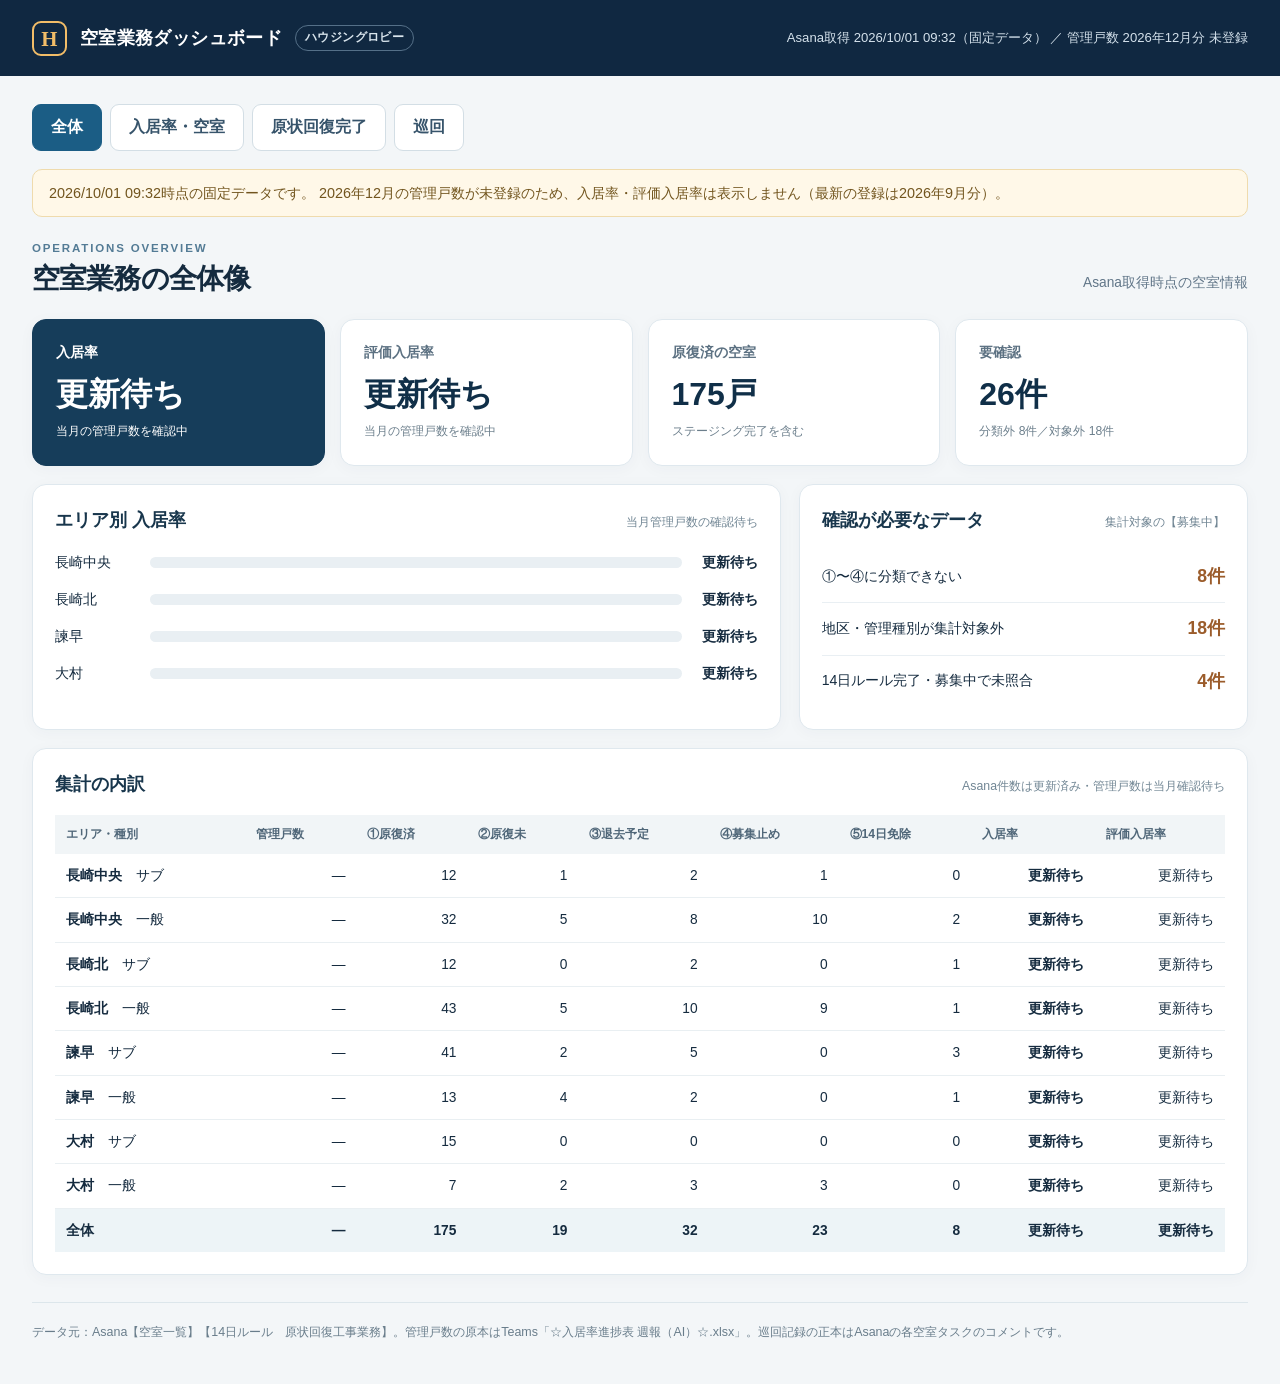
==== docs/index.html @ 08a40fe8 "Build shared vacancy dashboard (GitHub Pages + Apps Script + Asana comments) Co-Authored-By: Claude " ====
<!doctype html>
<html lang="ja">
<head>
  <meta charset="utf-8">
  <meta name="viewport" content="width=device-width, initial-scale=1">
  <meta name="theme-color" content="#102841">
  <meta name="description" content="空室・入居率・原状回復・巡回を確認する社内向け試作画面">
  <title>空室業務ダッシュボード</title>
  <link rel="icon" type="image/svg+xml" href="data:image/svg+xml,%3Csvg xmlns='http://www.w3.org/2000/svg' viewBox='0 0 64 64'%3E%3Crect width='64' height='64' rx='13' fill='%23102841'/%3E%3Cpath d='M12 31 32 14l20 17v21H12z' fill='none' stroke='%23f4bb61' stroke-width='5' stroke-linejoin='round'/%3E%3Cpath d='M26 52V36h12v16' fill='none' stroke='%23f4bb61' stroke-width='5'/%3E%3C/svg%3E">
  <link rel="stylesheet" href="styles.css">
  <script defer src="config.js"></script>
  <script defer src="snapshot-current.js"></script>
  <script defer src="patrol-store.js"></script>
  <script defer src="api.js"></script>
  <script defer src="app.js"></script>
</head>
<body>
  <header class="masthead">
    <div class="masthead-inner">
      <div class="brand"><span class="brand-mark">H</span><span>空室業務ダッシュボード</span><span class="prototype-pill">ハウジングロビー</span></div>
      <div class="asof" id="asof"></div>
    </div>
  </header>
  <main class="shell">
    <nav class="tabs" aria-label="画面切替">
      <button class="tab active" type="button" data-view="overview" aria-current="page">全体</button>
      <button class="tab" type="button" data-view="occupancy">入居率・空室</button>
      <button class="tab" type="button" data-view="restoration">原状回復完了</button>
      <button class="tab" type="button" data-view="patrol">巡回</button>
    </nav>
    <div class="notice" id="data-notice" role="note"></div>

    <section class="view active" id="view-overview" aria-labelledby="overview-title">
      <div class="section-heading"><div><p class="eyebrow">OPERATIONS OVERVIEW</p><h1 id="overview-title">空室業務の全体像</h1></div><p class="section-meta">Asana取得時点の空室情報</p></div>
      <div class="kpis" id="kpis"></div>
      <div class="dashboard-grid">
        <section class="panel"><div class="panel-heading"><h2>エリア別 入居率</h2><span>当月管理戸数の確認待ち</span></div><div id="area-bars"></div></section>
        <section class="panel"><div class="panel-heading"><h2>確認が必要なデータ</h2><span>集計対象の【募集中】</span></div><div id="exceptions"></div></section>
      </div>
      <section class="panel"><div class="panel-heading"><h2>集計の内訳</h2><span>Asana件数は更新済み・管理戸数は当月確認待ち</span></div><div class="table-scroll"><table id="summary-table"><thead><tr><th>エリア・種別</th><th>管理戸数</th><th>①原復済</th><th>②原復未</th><th>③退去予定</th><th>④募集止め</th><th>⑤14日免除</th><th>入居率</th><th>評価入居率</th></tr></thead><tbody></tbody></table></div></section>
    </section>

    <section class="view" id="view-occupancy" aria-labelledby="occupancy-title" hidden>
      <div class="section-heading"><div><p class="eyebrow">OCCUPANCY</p><h1 id="occupancy-title">入居率・空室一覧</h1></div><p class="section-meta">空室一覧「募集中」セクションの未完了タスク</p></div>
      <div class="filters"><label>エリア<select id="area-filter"><option value="all">全エリア</option><option>長崎中央</option><option>長崎北</option><option>諫早</option><option>大村</option></select></label><label>状態<select id="status-filter"><option value="all">すべて</option><option value="①">① 原復済</option><option value="②">② 原復未</option><option value="③">③ 退去予定</option><option value="④">④ 募集止め</option><option value="other">要確認</option></select></label><label class="search-field">物件名・号室<input id="search" type="search" placeholder="物件名や号室で検索"></label></div>
      <div class="panel"><div class="panel-heading"><h2>物件一覧</h2><span id="listing-count"></span></div><div class="table-scroll"><table class="list-table"><thead><tr><th>物件・号室</th><th>エリア</th><th>管理種別</th><th>区分</th><th>空室状況</th><th>Asana</th></tr></thead><tbody id="listing-body"></tbody></table></div></div>
      <section class="panel" id="management-panel"><div class="panel-heading"><h2>管理戸数の登録（月ごと）</h2><span>入居率の分母。原本Excelの当月値を入力</span></div>
        <form id="management-form" class="mgmt-form">
          <p class="location-help" id="management-base"></p>
          <div class="filters"><label>対象月<input name="month" type="month" required></label><label class="search-field">出典<input name="source" type="text" maxlength="120" placeholder="例：☆入居率進捗表 週報（AI）☆.xlsx 10月タブ 1w"></label></div>
          <div id="management-inputs" class="mgmt-grid"></div>
          <div class="filters"><label>管理用の合言葉<input name="passcode" type="password" required autocomplete="off"></label></div>
          <button type="submit" class="primary-button">管理戸数を登録</button><p id="management-message" role="status" class="save-message"></p>
        </form>
      </section>
      <p class="footnote">集計対象は4エリアの一般管理・セキスイ物件・サブ。地区や管理種別が対象外のタスクは入居率に加えていません。</p>
    </section>

    <section class="view" id="view-restoration" aria-labelledby="restoration-title" hidden>
      <div class="section-heading"><div><p class="eyebrow">RESTORATION</p><h1 id="restoration-title">原状回復完了</h1></div><p class="section-meta">「清掃完了」と同じ意味で扱います</p></div>
      <div class="two-metrics"><div class="metric-line"><strong id="completed-count"></strong><span>9月14日以降に完了した14日ルールのタスク</span></div><div class="metric-line"><strong id="reflected-count"></strong><span>「募集中」で原状回復完了・ステージング完了</span></div></div>
      <div class="notice subtle">下表の照合先は今回取得した「募集中」の未完了タスクのみです。空室一覧の他セクションも含めた一意照合・更新候補の確定は未実施です。</div>
      <div class="panel"><div class="panel-heading"><h2>14日ルール完了タスク</h2><span>Asanaの実際の完了日時で判定</span></div><div class="table-scroll"><table class="list-table"><thead><tr><th>物件・号室</th><th>完了日時</th><th>募集中での照合</th><th>空室一覧の状態</th><th>元タスク</th></tr></thead><tbody id="restoration-body"></tbody></table></div></div>
    </section>

    <section class="view" id="view-patrol" aria-labelledby="patrol-title" hidden>
      <div class="section-heading"><div><p class="eyebrow">PATROL</p><h1 id="patrol-title">空室物件の巡回</h1></div></div>
      <div class="notice subtle">各部屋を開くと、巡回チェックと履歴を登録できます。記録はAsanaの該当空室タスクにコメントとして残り、全員の画面に共有されます。</div>
      <div class="panel"><div class="panel-heading"><h2>巡回状況</h2><span id="patrol-count"></span></div><div id="patrol-summary"></div></div>
      <div class="panel"><div class="panel-heading"><h2>部屋ごとの巡回管理</h2><span>次回予定は前回巡回日の45日後</span></div><div class="filters"><label>エリア<select id="patrol-area"><option value="all">全エリア</option><option>長崎中央</option><option>長崎北</option><option>諫早</option><option>大村</option></select></label><label>巡回状況<select id="patrol-status"><option value="all">すべて</option><option value="due">要巡回</option><option value="planned">予定日前</option></select></label><label class="search-field">物件名・号室<input id="patrol-search" type="search" placeholder="物件名や号室で検索"></label></div><div class="table-scroll"><table class="list-table"><thead><tr><th>物件・号室</th><th>エリア</th><th>前回巡回</th><th>次回予定</th><th>巡回状況</th><th>Asanaステージング</th></tr></thead><tbody id="patrol-body"></tbody></table></div></div>
    </section>

    <footer>データ元：Asana【空室一覧】【14日ルール　原状回復工事業務】。管理戸数の原本はTeams「☆入居率進捗表 週報（AI）☆.xlsx」。巡回記録の正本はAsanaの各空室タスクのコメントです。</footer>
  </main>
</body>
</html>
---- docs/styles.css ----
:root{font-family:-apple-system,BlinkMacSystemFont,"Hiragino Kaku Gothic ProN","Yu Gothic",Meiryo,sans-serif;color:#152b3f;background:#f3f6f8;font-size:16px;line-height:1.55}*{box-sizing:border-box}body{margin:0}button,input,select,textarea{font:inherit}button{cursor:pointer}a{color:#115b8a}.masthead{background:#102841;color:#fff}.masthead-inner{max-width:1440px;margin:auto;padding:0 32px;min-height:76px;display:flex;align-items:center;justify-content:space-between;gap:20px}.brand{display:flex;align-items:center;gap:13px;font-weight:800;font-size:1.15rem;letter-spacing:.02em}.brand-mark{width:35px;height:35px;display:grid;place-items:center;border:2px solid #f2bd68;border-radius:9px;color:#f2bd68;font-family:Georgia,serif;font-size:1.3rem}.prototype-pill{border:1px solid #557088;border-radius:999px;padding:2px 9px;font-size:.78rem;font-weight:600;color:#d9e5ed}.asof{font-size:.82rem;color:#d5e2ec;text-align:right}.shell{max-width:1440px;padding:28px 32px 42px;margin:auto}.tabs{display:flex;flex-wrap:wrap;gap:8px;margin-bottom:18px}.tab{border:1px solid #d3dee5;background:#fff;color:#37546b;border-radius:9px;padding:10px 18px;font-weight:700;min-height:45px}.tab:hover,.tab:focus-visible{border-color:#2679a6}.tab.active{background:#1b5d85;border-color:#1b5d85;color:#fff}.notice{background:#fff8e8;color:#72551e;border:1px solid #efdbad;border-radius:10px;padding:12px 16px;margin:0 0 23px;font-size:.9rem}.notice.subtle{background:#edf4f8;color:#34556b;border-color:#d6e5ee}.view[hidden]{display:none}.section-heading{display:flex;align-items:end;justify-content:space-between;gap:16px;margin:0 0 22px}.eyebrow{font-size:.72rem;color:#537b95;font-weight:800;letter-spacing:.16em;margin:0 0 3px}.section-heading h1{font-size:1.75rem;line-height:1.3;letter-spacing:-.03em;margin:0}.section-meta{font-size:.86rem;color:#617688;margin:0 0 4px}.kpis{display:grid;grid-template-columns:repeat(4,minmax(0,1fr));gap:15px;margin-bottom:18px}.kpi,.panel,.metric-line{background:white;border:1px solid #dfe8ee;border-radius:14px;box-shadow:0 3px 16px rgba(22,50,71,.035)}.kpi{padding:22px 23px;min-height:138px}.kpi .label{font-size:.86rem;color:#5c7182;font-weight:700}.kpi strong{display:block;color:#102f48;font-size:2rem;line-height:1.2;margin:11px 0 5px;font-variant-numeric:tabular-nums}.kpi small{color:#6c7f8c;font-size:.76rem}.kpi.featured{background:#163d5a;color:#fff;border-color:#163d5a}.kpi.featured strong,.kpi.featured .label,.kpi.featured small{color:#fff}.dashboard-grid{display:grid;grid-template-columns:1.25fr .75fr;gap:18px;margin-bottom:18px}.panel{padding:22px;margin-bottom:18px}.dashboard-grid .panel{margin-bottom:0}.panel-heading{display:flex;justify-content:space-between;align-items:baseline;gap:10px;margin-bottom:17px}.panel-heading h2{font-size:1.1rem;margin:0;color:#18364c}.panel-heading span{font-size:.77rem;color:#718694}.bar-row{display:grid;grid-template-columns:82px 1fr 63px;align-items:center;gap:13px;margin:15px 0;font-size:.89rem}.bar-row .track{height:11px;background:#e9eff3;border-radius:99px;overflow:hidden}.bar-row .fill{height:100%;background:#267aa3;border-radius:99px}.bar-row strong{text-align:right;font-variant-numeric:tabular-nums}.exception-row{display:flex;justify-content:space-between;align-items:center;padding:12px 0;border-bottom:1px solid #e9eff3;font-size:.88rem}.exception-row:last-child{border-bottom:0}.exception-row strong{font-size:1.1rem;color:#9b5c2b}.table-scroll{overflow-x:auto}table{width:100%;border-collapse:collapse;text-align:left;white-space:nowrap}th{background:#f1f5f7;color:#506779;font-size:.76rem;font-weight:800;padding:10px 11px}td{padding:11px;border-bottom:1px solid #e9eff2;font-size:.86rem}tbody tr:last-child td{border-bottom:0}td.num,th.num{text-align:right;font-variant-numeric:tabular-nums}td strong{font-weight:750}.total-row td{font-weight:800;background:#edf4f7}.filters{display:flex;flex-wrap:wrap;gap:12px;margin-bottom:17px}.filters label,.patrol-form label{display:flex;flex-direction:column;gap:5px;color:#536b7d;font-size:.79rem;font-weight:800}.filters select,.filters input,.patrol-form select,.patrol-form input,.patrol-form textarea{border:1px solid #cbd9e2;border-radius:8px;background:#fff;color:#152b3f;padding:10px 12px;min-height:44px;font-size:.9rem}.filters select{min-width:160px}.filters .search-field{flex:1;min-width:220px}.filters .search-field input{width:100%}.list-table td:first-child{font-weight:700}.badge{display:inline-block;border-radius:999px;padding:3px 9px;font-size:.75rem;font-weight:800}.badge.good{color:#14704b;background:#e4f5ec}.badge.warn{color:#9b5a19;background:#fff2dd}.badge.muted{color:#536c7e;background:#e9f0f4}.footnote,footer{font-size:.78rem;color:#697d8b}.two-metrics{display:grid;grid-template-columns:repeat(2,minmax(0,1fr));gap:15px;margin:0 0 16px}.metric-line{padding:19px 22px;display:flex;align-items:center;gap:16px}.metric-line strong{font-size:1.85rem;color:#1a557c;font-variant-numeric:tabular-nums}.metric-line span{font-size:.85rem;color:#617688}.patrol-grid{display:grid;grid-template-columns:1fr 1fr;gap:18px}.patrol-form{display:grid;gap:13px}.patrol-form textarea{resize:vertical}.primary-button{border:0;border-radius:9px;padding:11px 18px;background:#1b5d85;color:#fff;font-weight:800}.primary-button:hover{background:#174b6c}.save-message{margin:0;color:#176a50;font-size:.85rem;min-height:1.2em}.summary-stat{padding:11px 0;border-bottom:1px solid #e9eff3;display:flex;justify-content:space-between;gap:10px}.summary-stat strong{font-variant-numeric:tabular-nums}.empty{padding:20px;color:#6e8291;text-align:center}footer{border-top:1px solid #dce6eb;margin-top:27px;padding-top:20px}:focus-visible{outline:3px solid #f5bd65;outline-offset:2px}@media(max-width:900px){.kpis{grid-template-columns:repeat(2,1fr)}.dashboard-grid,.patrol-grid{grid-template-columns:1fr}}@media(max-width:620px){.masthead-inner{padding:15px 18px;align-items:flex-start;flex-direction:column;gap:8px}.shell{padding:18px 14px 30px}.brand{font-size:1rem}.asof{text-align:left}.section-heading{align-items:flex-start;flex-direction:column;gap:4px}.section-heading h1{font-size:1.45rem}.kpis{gap:9px}.kpi{padding:16px;min-height:122px}.kpi strong{font-size:1.55rem}.panel{padding:16px}.bar-row{grid-template-columns:72px 1fr 54px;gap:8px}.two-metrics{grid-template-columns:1fr}.tabs{display:grid;grid-template-columns:repeat(2,1fr)}.tab{padding:9px 5px;font-size:.88rem}.filters label{flex:1;min-width:145px}}
:root{--header-safe:#102841}
.brand,.prototype-pill{white-space:nowrap}
.brand-mark{flex:0 0 35px}
@media(max-width:900px){.masthead-inner{padding-top:14px;padding-bottom:14px;align-items:flex-start;flex-direction:column;gap:5px}.asof{text-align:left}}
.room-shell{max-width:1180px}.back-link{display:inline-block;margin:0 0 23px;text-decoration:none;font-weight:750}.back-link:hover,.room-link:hover{text-decoration:underline}.room-link{color:#185a80;text-decoration:none}.room-subline{color:#617688;margin:8px 0 0;font-size:.92rem}.room-metric{justify-content:space-between}.room-metric strong{font-size:1.25rem}.room-grid{display:grid;grid-template-columns:1.1fr .9fr;gap:18px}.room-grid .panel{min-width:0}.next-preview{margin:0;color:#49687b;font-size:.9rem}.next-preview strong{color:#163e5b}.check-grid{border:0;padding:0;margin:3px 0 0;display:grid;grid-template-columns:repeat(2,minmax(0,1fr));gap:10px}.check-grid legend{font-size:.84rem;font-weight:800;color:#526b7c;padding:0 0 8px}.check-card{border:1px solid #cedde5;border-radius:10px;min-height:57px;padding:12px 15px;display:flex!important;flex-direction:row!important;align-items:center;gap:12px!important;font-size:.94rem!important;color:#213d51!important;background:#fff;cursor:pointer}.check-card:has(input:checked){border-color:#4fa57b;background:#eaf7ef}.check-card input{position:absolute;opacity:0;width:1px;height:1px}.check-card:has(input:focus-visible){outline:3px solid #f5bd65;outline-offset:2px}.check-mark{width:25px;height:25px;border:2px solid #abbec9;border-radius:6px;display:grid;place-items:center;color:transparent;font-size:1rem;font-weight:900;flex:0 0 25px}.check-card input:checked+.check-mark{background:#23845c;border-color:#23845c;color:#fff}.check-summary-row{display:flex;justify-content:space-between;gap:14px;padding:12px 0;border-bottom:1px solid #e9eff2}.check-summary-row:last-child{border-bottom:0}.check-yes{color:#14704b;font-weight:800}.check-no{color:#627c8d;font-weight:750}.check-unknown{color:#84939b}.room-shell .filters input[type=date]{min-width:145px}.room-shell .filters select{min-width:160px}@media(max-width:800px){.room-grid{grid-template-columns:1fr}}@media(max-width:520px){.check-grid{grid-template-columns:1fr}.room-metric{align-items:flex-start;flex-direction:column;gap:3px}.room-shell .filters label{min-width:calc(50% - 7px)}.room-shell .filters .search-field{min-width:100%}}

.mgmt-grid{display:grid;grid-template-columns:repeat(2,minmax(0,1fr));gap:10px 22px;margin:4px 0 18px}.mgmt-row{display:grid;grid-template-columns:80px 1fr 1fr;align-items:end;gap:10px}.mgmt-row>span{font-weight:700;padding-bottom:11px}.mgmt-row input{width:100%}.mgmt-form .filters{margin-bottom:14px}
.preview-box{white-space:pre-wrap;background:#f6f9fb;border:1px solid #d6e4ec;border-radius:10px;padding:14px 16px;font-size:.9rem;margin:12px 0}.button-row{display:flex;gap:10px;flex-wrap:wrap}.secondary-button{border:1px solid #b9cbd7;background:#fff;color:#1b5d85;border-radius:9px;padding:11px 18px;font-weight:700;min-height:46px}
.local-records{border:1px dashed #e0c27c;background:#fffaf0;border-radius:12px;padding:14px 16px;margin-top:14px}.local-records h3{font-size:.95rem;margin:0 0 8px}
@media(max-width:800px){.mgmt-grid{grid-template-columns:1fr}}
.mgmt-row label{display:flex;flex-direction:column;gap:5px;color:#536b7d;font-size:.79rem;font-weight:800}.mgmt-row input{border:1px solid #cbd9e2;border-radius:8px;background:#fff;color:#152b3f;padding:10px 12px;min-height:44px;font-size:.9rem}
.save-message.error{color:#a3401f}
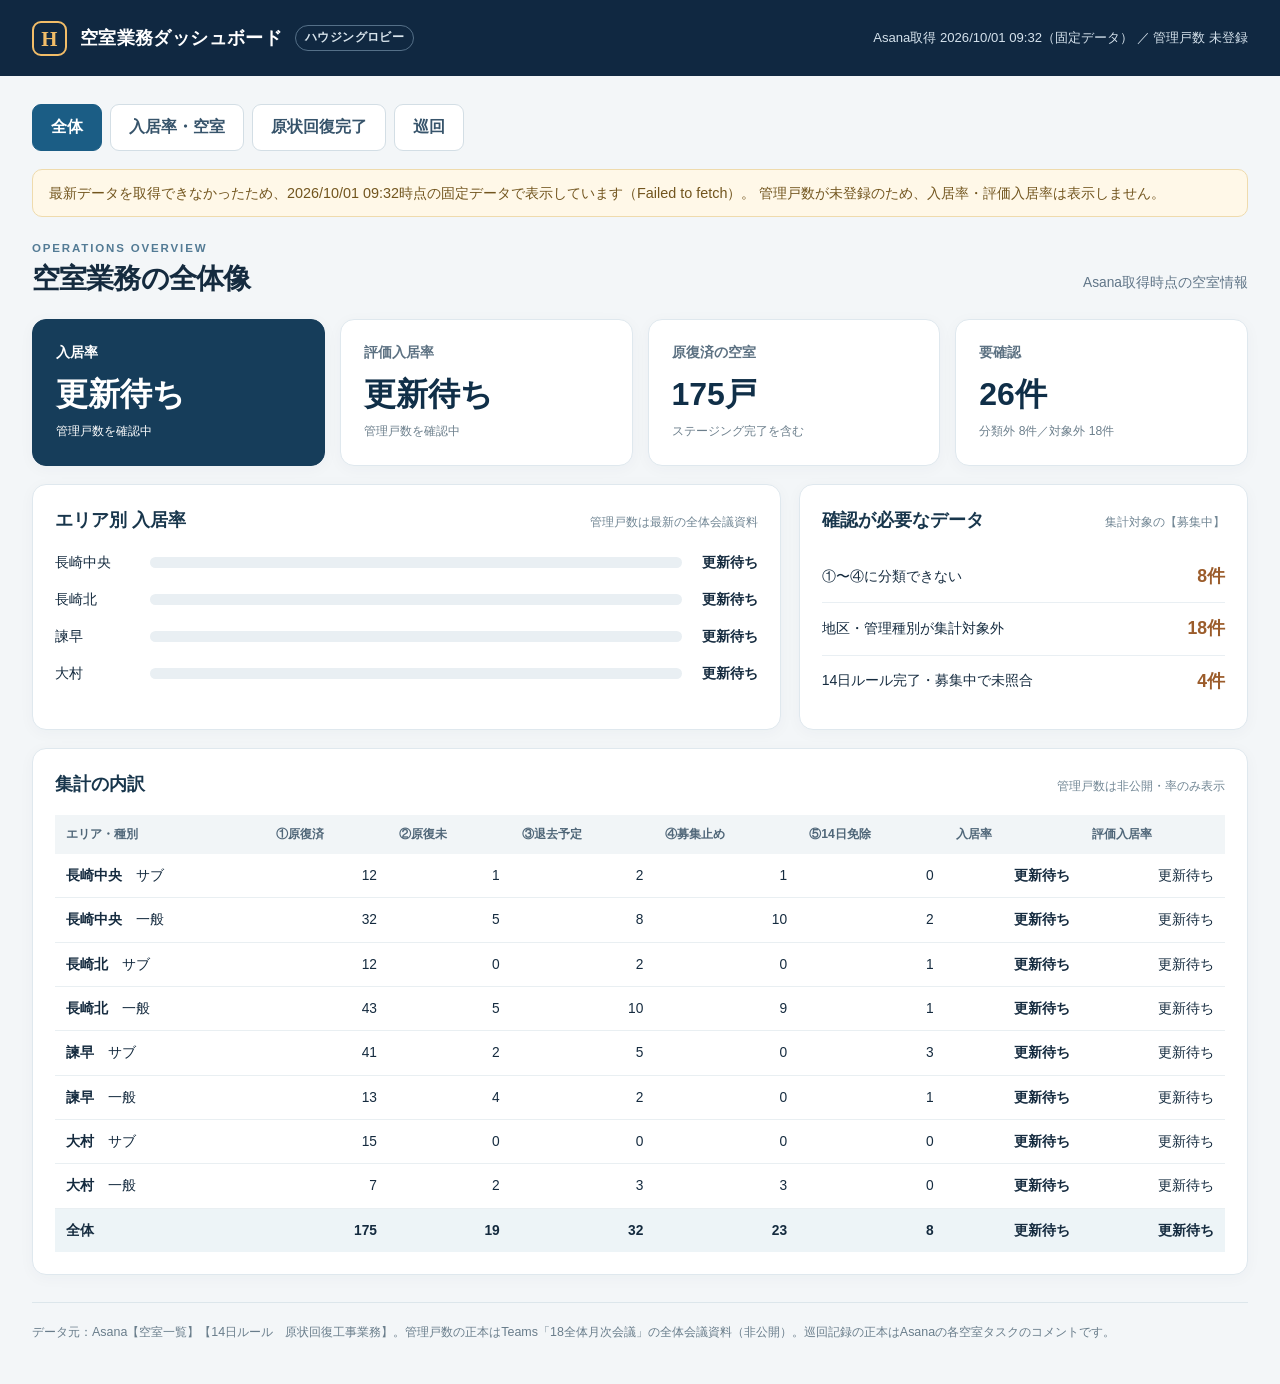
==== commit 03d7fcf2: "Keep management counts private: GAS returns rates only; remove counts from bundled data Co-Authored-" ====
--- a/docs/index.html
+++ b/docs/index.html
@@ -34,20 +34,20 @@
       <div class="section-heading"><div><p class="eyebrow">OPERATIONS OVERVIEW</p><h1 id="overview-title">空室業務の全体像</h1></div><p class="section-meta">Asana取得時点の空室情報</p></div>
       <div class="kpis" id="kpis"></div>
       <div class="dashboard-grid">
-        <section class="panel"><div class="panel-heading"><h2>エリア別 入居率</h2><span>当月管理戸数の確認待ち</span></div><div id="area-bars"></div></section>
+        <section class="panel"><div class="panel-heading"><h2>エリア別 入居率</h2><span>管理戸数は最新の全体会議資料</span></div><div id="area-bars"></div></section>
         <section class="panel"><div class="panel-heading"><h2>確認が必要なデータ</h2><span>集計対象の【募集中】</span></div><div id="exceptions"></div></section>
       </div>
-      <section class="panel"><div class="panel-heading"><h2>集計の内訳</h2><span>Asana件数は更新済み・管理戸数は当月確認待ち</span></div><div class="table-scroll"><table id="summary-table"><thead><tr><th>エリア・種別</th><th>管理戸数</th><th>①原復済</th><th>②原復未</th><th>③退去予定</th><th>④募集止め</th><th>⑤14日免除</th><th>入居率</th><th>評価入居率</th></tr></thead><tbody></tbody></table></div></section>
+      <section class="panel"><div class="panel-heading"><h2>集計の内訳</h2><span>管理戸数は非公開・率のみ表示</span></div><div class="table-scroll"><table id="summary-table"><thead><tr><th>エリア・種別</th><th>①原復済</th><th>②原復未</th><th>③退去予定</th><th>④募集止め</th><th>⑤14日免除</th><th>入居率</th><th>評価入居率</th></tr></thead><tbody></tbody></table></div></section>
     </section>
 
     <section class="view" id="view-occupancy" aria-labelledby="occupancy-title" hidden>
       <div class="section-heading"><div><p class="eyebrow">OCCUPANCY</p><h1 id="occupancy-title">入居率・空室一覧</h1></div><p class="section-meta">空室一覧「募集中」セクションの未完了タスク</p></div>
       <div class="filters"><label>エリア<select id="area-filter"><option value="all">全エリア</option><option>長崎中央</option><option>長崎北</option><option>諫早</option><option>大村</option></select></label><label>状態<select id="status-filter"><option value="all">すべて</option><option value="①">① 原復済</option><option value="②">② 原復未</option><option value="③">③ 退去予定</option><option value="④">④ 募集止め</option><option value="other">要確認</option></select></label><label class="search-field">物件名・号室<input id="search" type="search" placeholder="物件名や号室で検索"></label></div>
       <div class="panel"><div class="panel-heading"><h2>物件一覧</h2><span id="listing-count"></span></div><div class="table-scroll"><table class="list-table"><thead><tr><th>物件・号室</th><th>エリア</th><th>管理種別</th><th>区分</th><th>空室状況</th><th>Asana</th></tr></thead><tbody id="listing-body"></tbody></table></div></div>
-      <section class="panel" id="management-panel"><div class="panel-heading"><h2>管理戸数の登録（月ごと）</h2><span>入居率の分母。原本Excelの当月値を入力</span></div>
+      <section class="panel" id="management-panel"><div class="panel-heading"><h2>管理戸数の登録（月ごと）</h2><span>入居率の分母。全体会議資料「2.エリア別」の値</span></div>
         <form id="management-form" class="mgmt-form">
           <p class="location-help" id="management-base"></p>
-          <div class="filters"><label>対象月<input name="month" type="month" required></label><label class="search-field">出典<input name="source" type="text" maxlength="120" placeholder="例：☆入居率進捗表 週報（AI）☆.xlsx 10月タブ 1w"></label></div>
+          <div class="filters"><label>対象月<input name="month" type="month" required></label><label class="search-field">出典<input name="source" type="text" maxlength="120" placeholder="例：2026年10月度（9月実績）全体会議資料"></label></div>
           <div id="management-inputs" class="mgmt-grid"></div>
           <div class="filters"><label>管理用の合言葉<input name="passcode" type="password" required autocomplete="off"></label></div>
           <button type="submit" class="primary-button">管理戸数を登録</button><p id="management-message" role="status" class="save-message"></p>
@@ -70,7 +70,7 @@
       <div class="panel"><div class="panel-heading"><h2>部屋ごとの巡回管理</h2><span>次回予定は前回巡回日の45日後</span></div><div class="filters"><label>エリア<select id="patrol-area"><option value="all">全エリア</option><option>長崎中央</option><option>長崎北</option><option>諫早</option><option>大村</option></select></label><label>巡回状況<select id="patrol-status"><option value="all">すべて</option><option value="due">要巡回</option><option value="planned">予定日前</option></select></label><label class="search-field">物件名・号室<input id="patrol-search" type="search" placeholder="物件名や号室で検索"></label></div><div class="table-scroll"><table class="list-table"><thead><tr><th>物件・号室</th><th>エリア</th><th>前回巡回</th><th>次回予定</th><th>巡回状況</th><th>Asanaステージング</th></tr></thead><tbody id="patrol-body"></tbody></table></div></div>
     </section>
 
-    <footer>データ元：Asana【空室一覧】【14日ルール　原状回復工事業務】。管理戸数の原本はTeams「☆入居率進捗表 週報（AI）☆.xlsx」。巡回記録の正本はAsanaの各空室タスクのコメントです。</footer>
+    <footer>データ元：Asana【空室一覧】【14日ルール　原状回復工事業務】。管理戸数の正本はTeams「18全体月次会議」の全体会議資料（非公開）。巡回記録の正本はAsanaの各空室タスクのコメントです。</footer>
   </main>
 </body>
 </html>
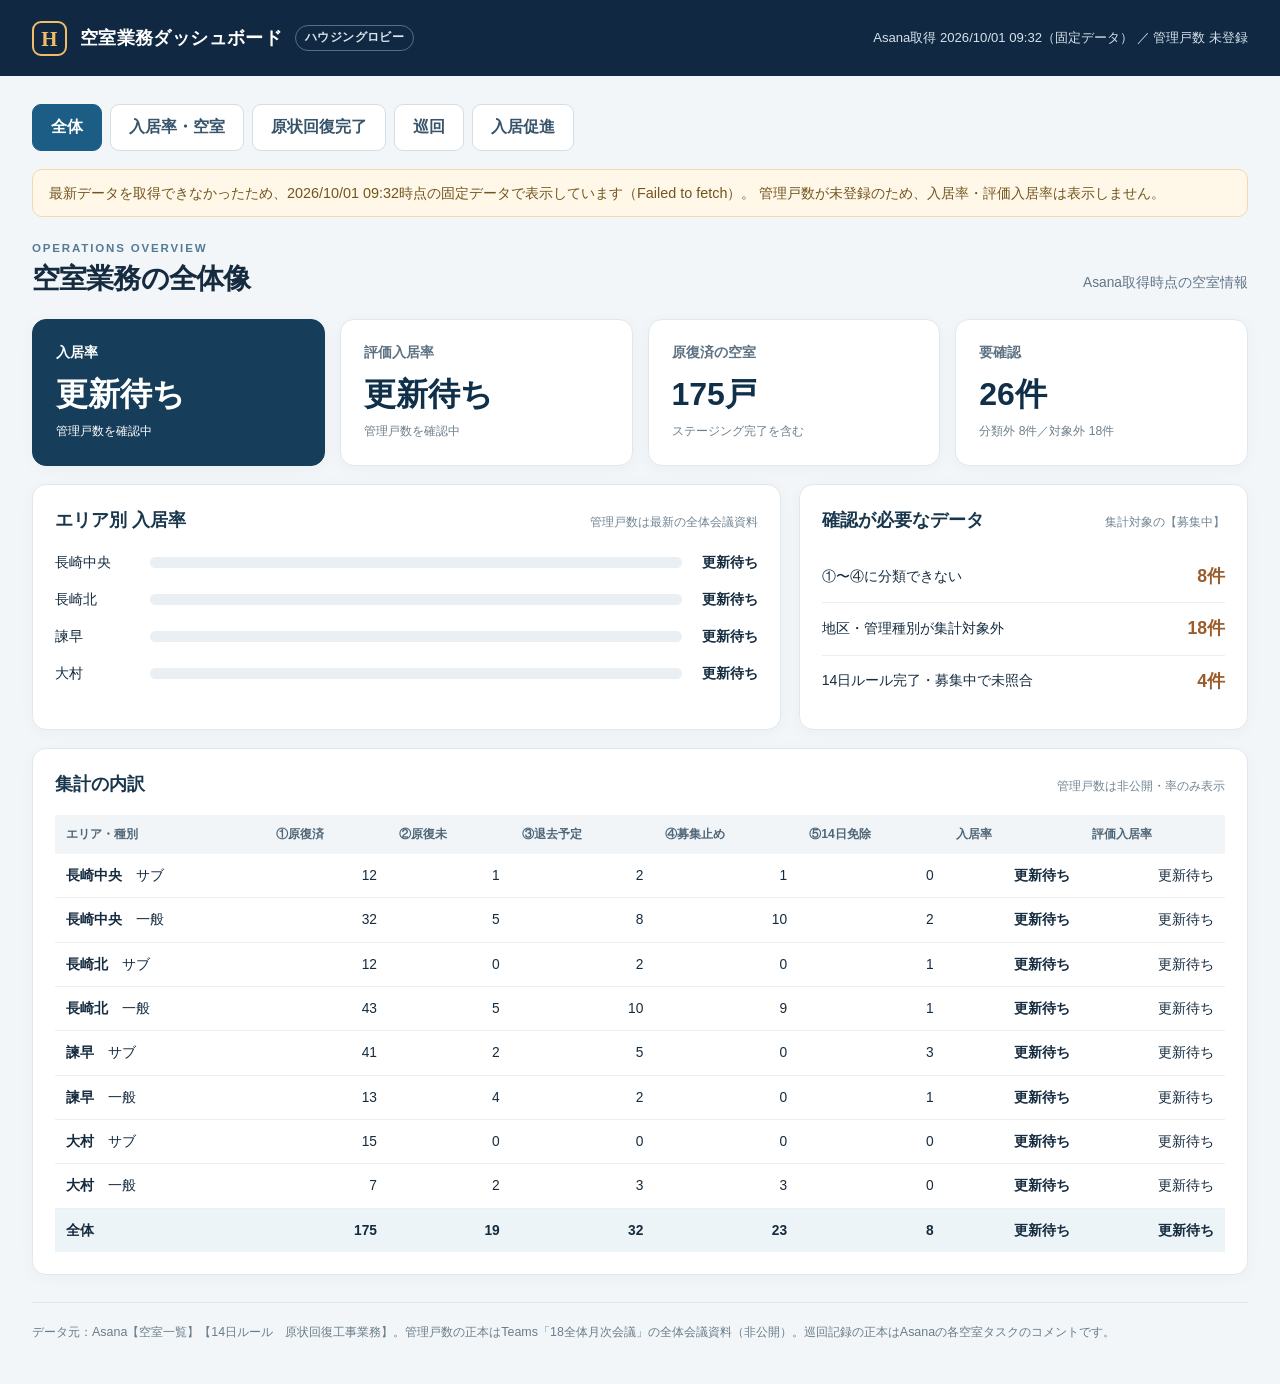
==== commit f341fc96: "Add promotion page, vacancy-day sorting, optional passcode, meeting-doc auto import, admin manual Co" ====
--- a/docs/index.html
+++ b/docs/index.html
@@ -13,6 +13,7 @@
   <script defer src="patrol-store.js"></script>
   <script defer src="api.js"></script>
   <script defer src="app.js"></script>
+  <script defer src="promotion.js"></script>
 </head>
 <body>
   <header class="masthead">
@@ -27,6 +28,7 @@
       <button class="tab" type="button" data-view="occupancy">入居率・空室</button>
       <button class="tab" type="button" data-view="restoration">原状回復完了</button>
       <button class="tab" type="button" data-view="patrol">巡回</button>
+      <button class="tab" type="button" data-view="promotion">入居促進</button>
     </nav>
     <div class="notice" id="data-notice" role="note"></div>
 
@@ -65,9 +67,22 @@
 
     <section class="view" id="view-patrol" aria-labelledby="patrol-title" hidden>
       <div class="section-heading"><div><p class="eyebrow">PATROL</p><h1 id="patrol-title">空室物件の巡回</h1></div></div>
-      <div class="notice subtle">各部屋を開くと、巡回チェックと履歴を登録できます。記録はAsanaの該当空室タスクにコメントとして残り、全員の画面に共有されます。</div>
+      <div class="notice subtle">各部屋を開くと、巡回チェックと履歴を登録できます。記録はAsanaの物件タスクに「巡回確認（日付）」サブタスクとして残り、全員の画面に共有されます。</div>
       <div class="panel"><div class="panel-heading"><h2>巡回状況</h2><span id="patrol-count"></span></div><div id="patrol-summary"></div></div>
-      <div class="panel"><div class="panel-heading"><h2>部屋ごとの巡回管理</h2><span>次回予定は前回巡回日の45日後</span></div><div class="filters"><label>エリア<select id="patrol-area"><option value="all">全エリア</option><option>長崎中央</option><option>長崎北</option><option>諫早</option><option>大村</option></select></label><label>巡回状況<select id="patrol-status"><option value="all">すべて</option><option value="due">要巡回</option><option value="planned">予定日前</option></select></label><label class="search-field">物件名・号室<input id="patrol-search" type="search" placeholder="物件名や号室で検索"></label></div><div class="table-scroll"><table class="list-table"><thead><tr><th>物件・号室</th><th>エリア</th><th>前回巡回</th><th>次回予定</th><th>巡回状況</th><th>Asanaステージング</th></tr></thead><tbody id="patrol-body"></tbody></table></div></div>
+      <div class="panel"><div class="panel-heading"><h2>部屋ごとの巡回管理</h2><span>空室期間が長い順（解約日から計算）。次回予定は前回巡回日の45日後</span></div><div class="filters"><label>エリア<select id="patrol-area"><option value="all">全エリア</option><option>長崎中央</option><option>長崎北</option><option>諫早</option><option>大村</option></select></label><label>巡回状況<select id="patrol-status"><option value="all">すべて</option><option value="due">要巡回</option><option value="planned">予定日前</option></select></label><label class="search-field">物件名・号室<input id="patrol-search" type="search" placeholder="物件名や号室で検索"></label></div><div class="table-scroll"><table class="list-table"><thead><tr><th>物件・号室</th><th class="num">空室日数</th><th>エリア</th><th>前回巡回</th><th>次回予定</th><th>巡回状況</th><th>Asanaステージング</th></tr></thead><tbody id="patrol-body"></tbody></table></div></div>
+    </section>
+
+    <section class="view" id="view-promotion" aria-labelledby="promotion-title" hidden>
+      <div class="section-heading"><div><p class="eyebrow">LEASING PROMOTION</p><h1 id="promotion-title">入居促進</h1></div><p class="section-meta" id="promo-asof"></p></div>
+      <div class="filters"><label>対象月<select id="promo-month"></select></label><label>&nbsp;<button type="button" class="secondary-button" id="promo-refresh">最新に更新</button></label></div>
+      <div class="notice subtle" id="promo-notice">月を選ぶと、Asanaから申込と反響を集計します（数十秒かかることがあります）。</div>
+      <div class="kpis" id="promo-kpis"></div>
+      <div class="dashboard-grid promo-grid">
+        <section class="panel"><div class="panel-heading"><h2>申込の内訳</h2><span>【空室一覧】申込日が対象月</span></div><div id="promo-apps"></div></section>
+        <section class="panel"><div class="panel-heading"><h2>反響の内訳</h2><span>【セルフ内見予約表】人数／物件ごと</span></div><div id="promo-resp"></div></section>
+      </div>
+      <section class="panel"><div class="panel-heading"><h2>対象月に反響がない空室</h2><span>空室期間が長い順・入居促進の優先候補</span></div><div class="table-scroll"><table class="list-table"><thead><tr><th>物件・号室</th><th class="num">空室日数</th><th>エリア</th><th>空室状況</th></tr></thead><tbody id="promo-zero"></tbody></table></div></section>
+      <p class="footnote">申込：【空室一覧】の親タスクのうち「申込日」が対象月のもの（ステータスは問わない。テンプレ・除外は除く）。反響：【セルフ内見予約表】で期日（反響受付日／内見日）が対象月の「反響」「かってに内見」。人数＝同じ氏名は1人、物件ごと＝同じ人でも物件が違えば別件（同一物件の複数号室は1件）。仲介同行は反響に含めず別に数えます。個人名は表示しません。</p>
     </section>
 
     <footer>データ元：Asana【空室一覧】【14日ルール　原状回復工事業務】。管理戸数の正本はTeams「18全体月次会議」の全体会議資料（非公開）。巡回記録の正本はAsanaの各空室タスクのコメントです。</footer>
--- a/docs/styles.css
+++ b/docs/styles.css
@@ -11,3 +11,19 @@
 @media(max-width:800px){.mgmt-grid{grid-template-columns:1fr}}
 .mgmt-row label{display:flex;flex-direction:column;gap:5px;color:#536b7d;font-size:.79rem;font-weight:800}.mgmt-row input{border:1px solid #cbd9e2;border-radius:8px;background:#fff;color:#152b3f;padding:10px 12px;min-height:44px;font-size:.9rem}
 .save-message.error{color:#a3401f}
+
+.check-card{flex-wrap:wrap}.check-card .check-sub{width:100%;font-size:.76rem;color:#6a7f8e;margin-left:37px;margin-top:-4px}.check-card.is-na{opacity:.55}
+.na-toggle{display:inline-flex!important;flex-direction:row!important;align-items:center;gap:5px!important;font-size:.76rem!important;color:#536b7d!important;margin-left:auto}.na-toggle input{position:static!important;opacity:1!important;width:auto!important;height:auto!important;min-height:0!important}
+.photo-block{display:flex;flex-direction:column;gap:6px;border:1px dashed #cbd9e2;border-radius:10px;padding:10px 12px;background:#fbfdfe}.photo-block[hidden]{display:none}.photo-label{font-size:.79rem;font-weight:800;color:#536b7d}.photo-block input[type=file]{min-height:0!important;padding:4px 0!important;border:0!important;background:transparent!important}
+.photo-thumbs{display:flex;flex-wrap:wrap;gap:6px}.photo-thumbs img{width:64px;height:64px;object-fit:cover;border-radius:6px;border:1px solid #d6e4ec}
+.check-grid .photo-block{grid-column:1/-1;margin-top:-4px}
+.issue-list{white-space:normal;min-width:180px}
+.photo-block.general textarea{border:1px solid #cbd9e2;border-radius:8px;background:#fff;color:#152b3f;padding:10px 12px;font-size:.9rem;resize:vertical;width:100%}
+
+.check-grid .photo-block{flex-direction:row;flex-wrap:wrap;align-items:center;gap:8px;border:0;background:transparent;padding:0 2px}
+.photo-button{display:inline-flex!important;flex-direction:row!important;align-items:center;gap:6px!important;border:1px solid #b9cbd7;border-radius:999px;background:#fff;color:#1b5d85!important;font-size:.8rem!important;font-weight:750!important;padding:6px 12px;cursor:pointer}.photo-button[hidden]{display:none!important}.photo-button input{display:none}
+.photo-thumbs:empty{display:none}
+
+.promo-grid{grid-template-columns:1fr 1fr}.promo-h{font-size:.85rem;color:#536b7d;margin:16px 0 6px}.promo-h:first-child{margin-top:0}
+.mini-table{width:100%;white-space:normal}.mini-table td,.mini-table th{padding:6px 8px;font-size:.84rem}.mini-table .bar-cell{width:30%}.mini-table .bar-cell span{display:block;height:8px;border-radius:99px;background:#267aa3}
+@media(max-width:900px){.promo-grid{grid-template-columns:1fr}}
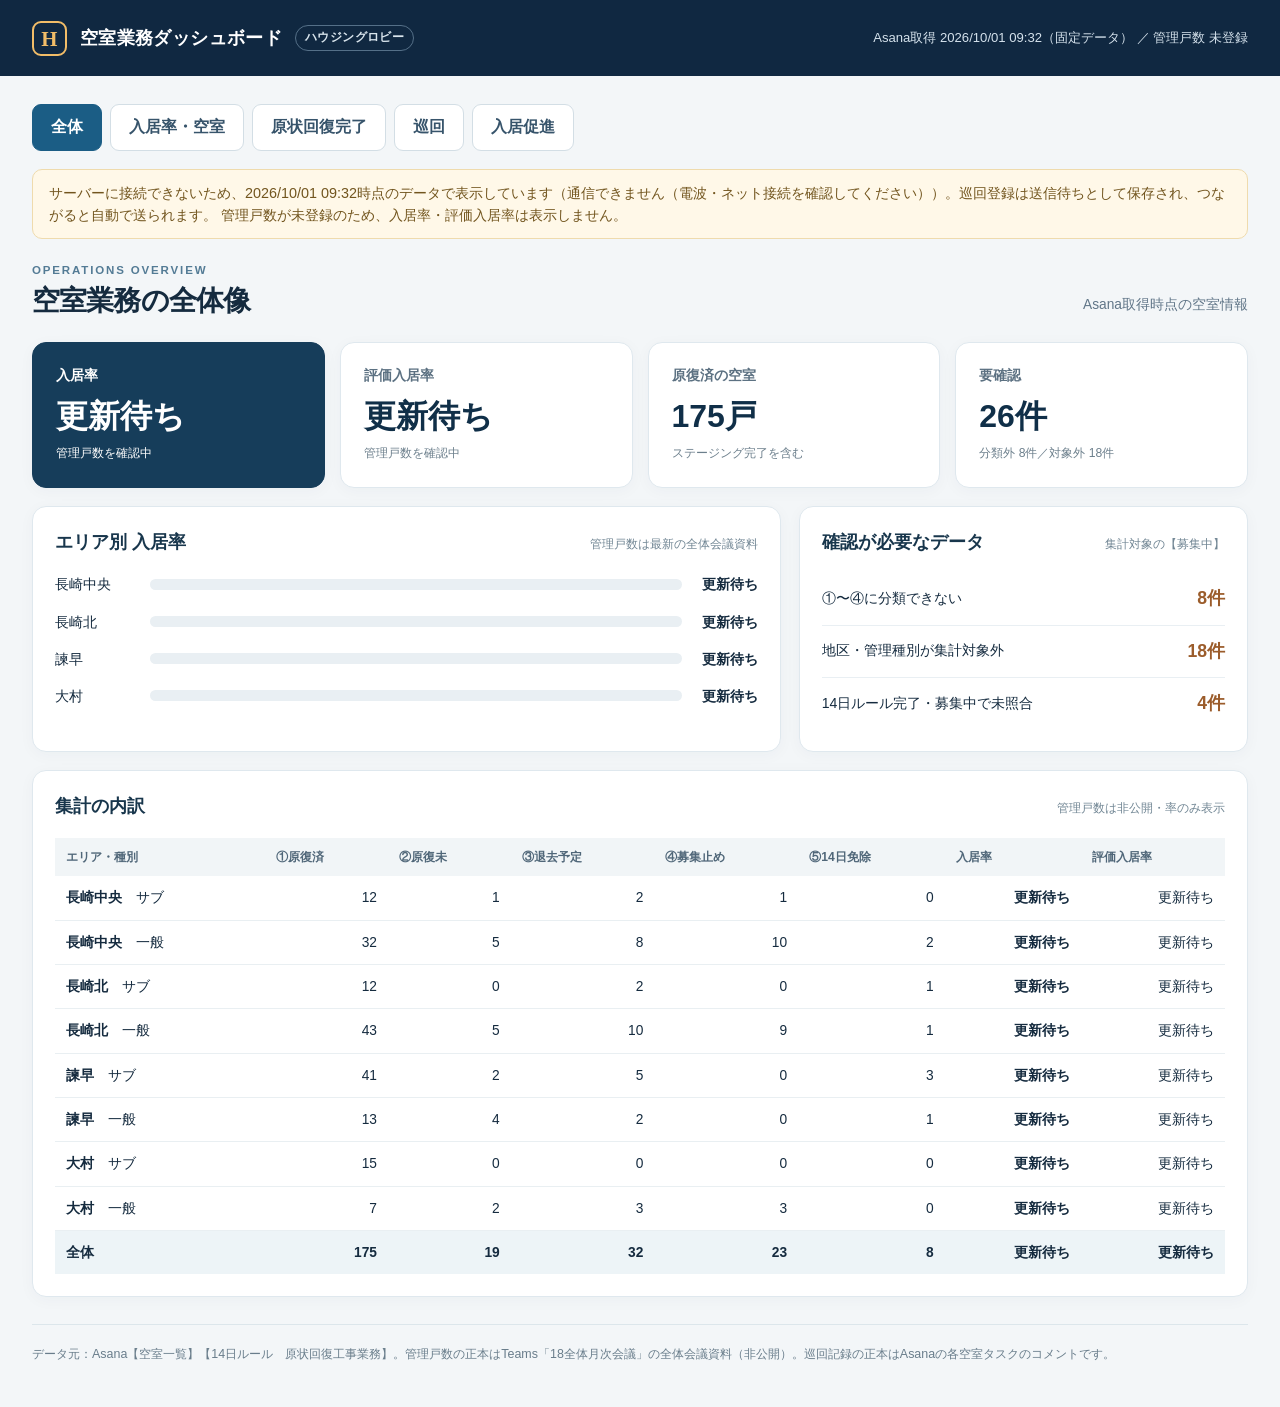
==== commit e6c9d437: "Resilience: retries, last-good snapshot, offline outbox with auto-resend, idempotent resume, health " ====
--- a/docs/index.html
+++ b/docs/index.html
@@ -7,13 +7,15 @@
   <meta name="description" content="空室・入居率・原状回復・巡回を確認する社内向け試作画面">
   <title>空室業務ダッシュボード</title>
   <link rel="icon" type="image/svg+xml" href="data:image/svg+xml,%3Csvg xmlns='http://www.w3.org/2000/svg' viewBox='0 0 64 64'%3E%3Crect width='64' height='64' rx='13' fill='%23102841'/%3E%3Cpath d='M12 31 32 14l20 17v21H12z' fill='none' stroke='%23f4bb61' stroke-width='5' stroke-linejoin='round'/%3E%3Cpath d='M26 52V36h12v16' fill='none' stroke='%23f4bb61' stroke-width='5'/%3E%3C/svg%3E">
-  <link rel="stylesheet" href="styles.css">
-  <script defer src="config.js"></script>
-  <script defer src="snapshot-current.js"></script>
-  <script defer src="patrol-store.js"></script>
-  <script defer src="api.js"></script>
-  <script defer src="app.js"></script>
-  <script defer src="promotion.js"></script>
+  <link rel="stylesheet" href="styles.css?v=20261002">
+  <script defer src="config.js?v=20261002"></script>
+  <script defer src="snapshot-current.js?v=20261002"></script>
+  <script defer src="patrol-store.js?v=20261002"></script>
+  <script defer src="api.js?v=20261002"></script>
+  <script defer src="outbox.js?v=20261002"></script>
+  <script defer src="outbox-bar.js?v=20261002"></script>
+  <script defer src="app.js?v=20261002"></script>
+  <script defer src="promotion.js?v=20261002"></script>
 </head>
 <body>
   <header class="masthead">
@@ -22,6 +24,7 @@
       <div class="asof" id="asof"></div>
     </div>
   </header>
+  <div class="outbox-bar" id="outbox-bar" hidden></div>
   <main class="shell">
     <nav class="tabs" aria-label="画面切替">
       <button class="tab active" type="button" data-view="overview" aria-current="page">全体</button>
--- a/docs/styles.css
+++ b/docs/styles.css
@@ -27,3 +27,6 @@
 .promo-grid{grid-template-columns:1fr 1fr}.promo-h{font-size:.85rem;color:#536b7d;margin:16px 0 6px}.promo-h:first-child{margin-top:0}
 .mini-table{width:100%;white-space:normal}.mini-table td,.mini-table th{padding:6px 8px;font-size:.84rem}.mini-table .bar-cell{width:30%}.mini-table .bar-cell span{display:block;height:8px;border-radius:99px;background:#267aa3}
 @media(max-width:900px){.promo-grid{grid-template-columns:1fr}}
+
+.outbox-bar{background:#fff2dd;border-bottom:1px solid #efd3a3;color:#7a4f12}.outbox-inner{max-width:1440px;margin:auto;padding:10px 32px;display:flex;flex-wrap:wrap;gap:10px 16px;align-items:center;font-size:.88rem}.outbox-bar ul{max-width:1440px;margin:0 auto;padding:0 32px 10px 52px;font-size:.8rem}.outbox-bar .secondary-button{min-height:36px;padding:6px 12px}
+@media(max-width:620px){.outbox-inner{padding:10px 14px}.outbox-bar ul{padding:0 14px 10px 34px}}
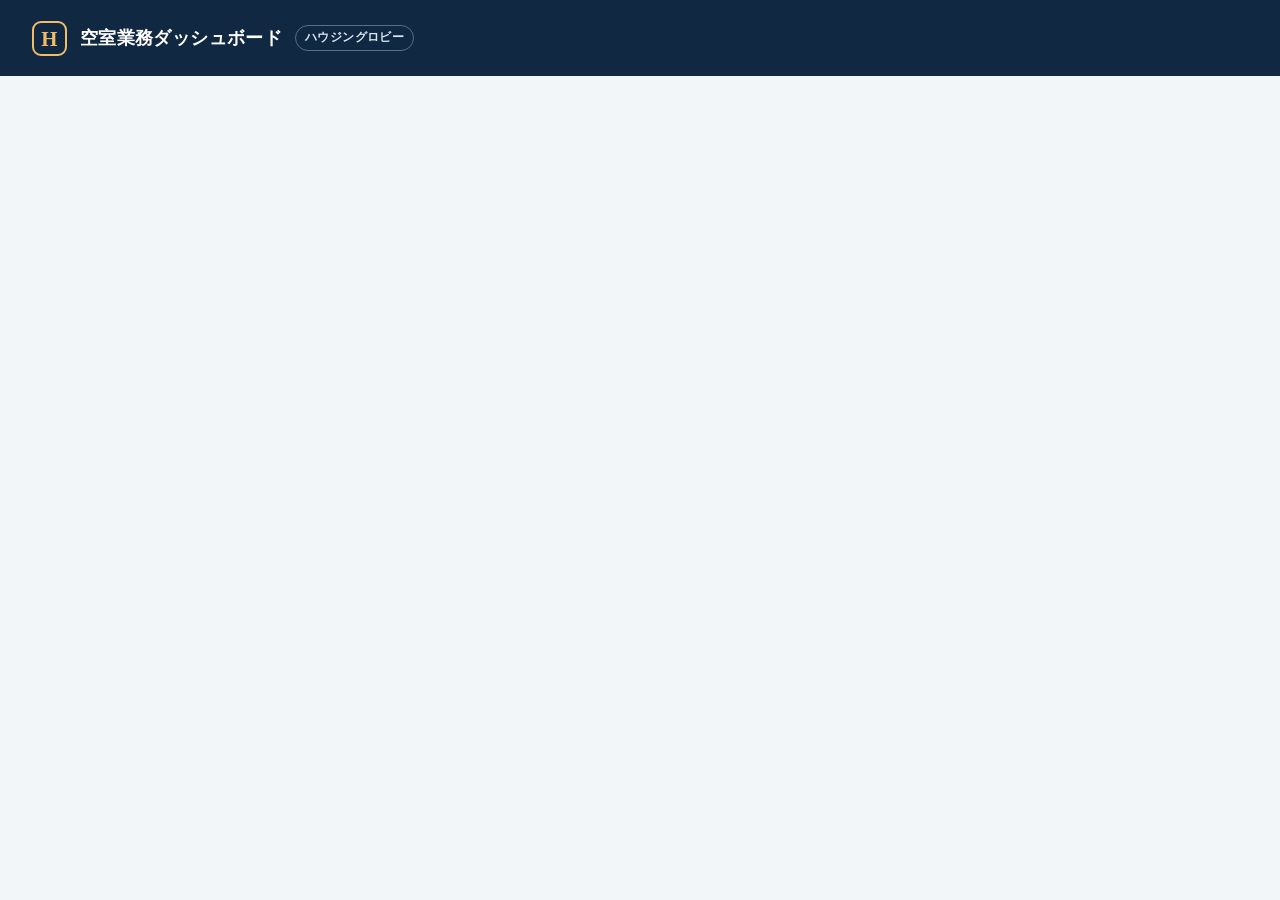
==== commit 4359a82e: "Front: Microsoft Entra ID sign-in (MSAL 2.38.3 vendored), token in POST body, addresses from GAS Co-" ====
--- a/docs/index.html
+++ b/docs/index.html
@@ -7,15 +7,17 @@
   <meta name="description" content="空室・入居率・原状回復・巡回を確認する社内向け試作画面">
   <title>空室業務ダッシュボード</title>
   <link rel="icon" type="image/svg+xml" href="data:image/svg+xml,%3Csvg xmlns='http://www.w3.org/2000/svg' viewBox='0 0 64 64'%3E%3Crect width='64' height='64' rx='13' fill='%23102841'/%3E%3Cpath d='M12 31 32 14l20 17v21H12z' fill='none' stroke='%23f4bb61' stroke-width='5' stroke-linejoin='round'/%3E%3Cpath d='M26 52V36h12v16' fill='none' stroke='%23f4bb61' stroke-width='5'/%3E%3C/svg%3E">
-  <link rel="stylesheet" href="styles.css?v=20261002">
-  <script defer src="config.js?v=20261002"></script>
+  <link rel="stylesheet" href="styles.css?v=20261008auth">
+  <script defer src="vendor/msal-browser-2.38.3.min.js"></script>
+  <script defer src="config.js?v=20261008auth"></script>
+  <script defer src="auth.js?v=20261008auth"></script>
   <script defer src="snapshot-current.js?v=20261002"></script>
   <script defer src="patrol-store.js?v=20261002"></script>
-  <script defer src="api.js?v=20261002"></script>
-  <script defer src="outbox.js?v=20261002"></script>
-  <script defer src="outbox-bar.js?v=20261002"></script>
-  <script defer src="app.js?v=20261002"></script>
-  <script defer src="promotion.js?v=20261002"></script>
+  <script defer src="api.js?v=20261008auth"></script>
+  <script defer src="outbox.js?v=20261008auth"></script>
+  <script defer src="outbox-bar.js?v=20261008auth"></script>
+  <script defer src="app.js?v=20261008auth"></script>
+  <script defer src="promotion.js?v=20261008auth"></script>
 </head>
 <body>
   <header class="masthead">
@@ -84,7 +86,7 @@
         <section class="panel"><div class="panel-heading"><h2>申込の内訳</h2><span>【空室一覧】申込日が対象月</span></div><div id="promo-apps"></div></section>
         <section class="panel"><div class="panel-heading"><h2>反響の内訳</h2><span>【セルフ内見予約表】人数／物件ごと</span></div><div id="promo-resp"></div></section>
       </div>
-      <section class="panel"><div class="panel-heading"><h2>対象月に反響がない空室</h2><span>空室期間が長い順・入居促進の優先候補</span></div><div class="table-scroll"><table class="list-table"><thead><tr><th>物件・号室</th><th class="num">空室日数</th><th>エリア</th><th>空室状況</th></tr></thead><tbody id="promo-zero"></tbody></table></div></section>
+      <section class="panel"><details class="promo-fold big"><summary><span class="promo-title">対象月に反響がない空室</span><span class="promo-preview"><strong id="promo-zero-count">—</strong>　空室期間が長い順・入居促進の優先候補</span></summary><div class="promo-body"><div class="table-scroll"><table class="list-table"><thead><tr><th>物件・号室</th><th class="num">空室日数</th><th>エリア</th><th>空室状況</th></tr></thead><tbody id="promo-zero"></tbody></table></div></div></details></section>
       <p class="footnote">申込：【空室一覧】の親タスクのうち「申込日」が対象月のもの（ステータスは問わない。テンプレ・除外は除く）。反響：【セルフ内見予約表】で期日（反響受付日／内見日）が対象月の「反響」「かってに内見」。人数＝同じ氏名は1人、物件ごと＝同じ人でも物件が違えば別件（同一物件の複数号室は1件）。仲介同行は反響に含めず別に数えます。個人名は表示しません。</p>
     </section>
 
--- a/docs/styles.css
+++ b/docs/styles.css
@@ -30,3 +30,13 @@
 
 .outbox-bar{background:#fff2dd;border-bottom:1px solid #efd3a3;color:#7a4f12}.outbox-inner{max-width:1440px;margin:auto;padding:10px 32px;display:flex;flex-wrap:wrap;gap:10px 16px;align-items:center;font-size:.88rem}.outbox-bar ul{max-width:1440px;margin:0 auto;padding:0 32px 10px 52px;font-size:.8rem}.outbox-bar .secondary-button{min-height:36px;padding:6px 12px}
 @media(max-width:620px){.outbox-inner{padding:10px 14px}.outbox-bar ul{padding:0 14px 10px 34px}}
+
+.promo-fold{border-bottom:1px solid #e9eff3}.promo-fold:last-child{border-bottom:0}.promo-fold>summary{list-style:none;cursor:pointer;display:flex;align-items:center;gap:12px;padding:13px 4px;min-height:48px}.promo-fold>summary::-webkit-details-marker{display:none}
+.promo-fold>summary::before{content:"";width:8px;height:8px;border-right:2px solid #6b8396;border-bottom:2px solid #6b8396;transform:rotate(-45deg);transition:transform .15s;flex:0 0 8px}.promo-fold[open]>summary::before{transform:rotate(45deg)}
+.promo-fold>summary:hover .promo-title{color:#1b5d85}.promo-title{font-weight:800;color:#18364c;font-size:.95rem;white-space:nowrap}.promo-preview{margin-left:auto;color:#6a7f8e;font-size:.8rem;text-align:right;overflow:hidden;text-overflow:ellipsis;white-space:nowrap;min-width:0}
+.promo-body{padding:0 4px 14px 24px}.promo-fold.big>summary{padding:4px 0}.promo-fold.big .promo-title{font-size:1.1rem}.promo-fold.big .promo-body{padding:14px 0 0}
+.mini-table td.muted{color:#7a8d9a}
+@media(max-width:620px){.promo-fold>summary{flex-wrap:wrap}.promo-preview{margin-left:20px;text-align:left;white-space:normal;width:100%}}
+
+.auth-user{display:flex;align-items:center;gap:10px;font-size:.8rem;color:#d5e2ec}.auth-user a{color:#f2bd68}
+body.auth-wait main,body.auth-wait .outbox-bar{visibility:hidden}
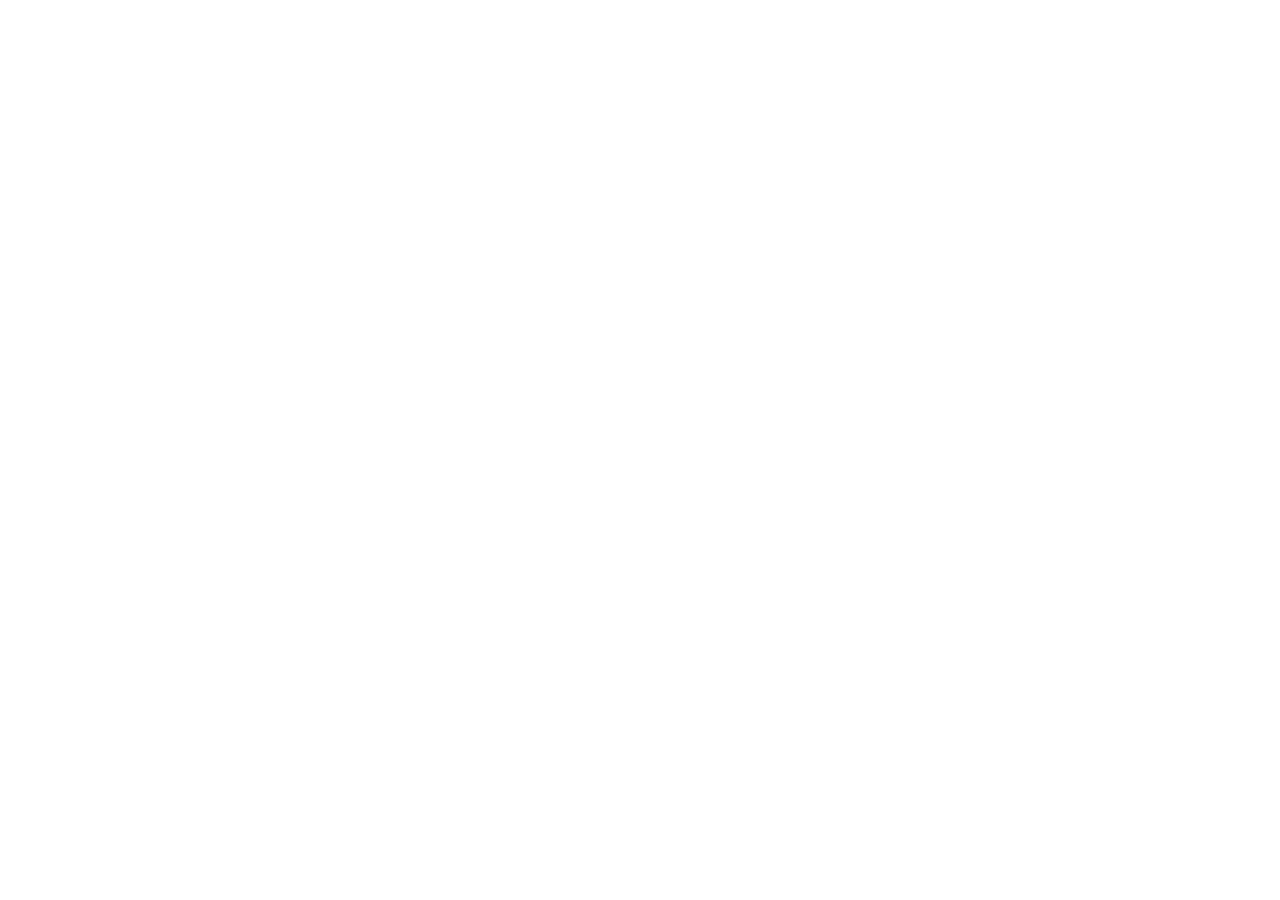
==== commit 97fcfe42: "Moved to HousingLobby: redirect pages Co-Authored-By: Claude Opus 5.5 <noreply@anthropic.com>" ====
--- a/docs/index.html
+++ b/docs/index.html
@@ -1,96 +1,7 @@
 <!doctype html>
-<html lang="ja">
-<head>
-  <meta charset="utf-8">
-  <meta name="viewport" content="width=device-width, initial-scale=1">
-  <meta name="theme-color" content="#102841">
-  <meta name="description" content="空室・入居率・原状回復・巡回を確認する社内向け試作画面">
-  <title>空室業務ダッシュボード</title>
-  <link rel="icon" type="image/svg+xml" href="data:image/svg+xml,%3Csvg xmlns='http://www.w3.org/2000/svg' viewBox='0 0 64 64'%3E%3Crect width='64' height='64' rx='13' fill='%23102841'/%3E%3Cpath d='M12 31 32 14l20 17v21H12z' fill='none' stroke='%23f4bb61' stroke-width='5' stroke-linejoin='round'/%3E%3Cpath d='M26 52V36h12v16' fill='none' stroke='%23f4bb61' stroke-width='5'/%3E%3C/svg%3E">
-  <link rel="stylesheet" href="styles.css?v=20261008auth">
-  <script defer src="vendor/msal-browser-2.38.3.min.js"></script>
-  <script defer src="config.js?v=20261008auth"></script>
-  <script defer src="auth.js?v=20261008auth"></script>
-  <script defer src="snapshot-current.js?v=20261002"></script>
-  <script defer src="patrol-store.js?v=20261002"></script>
-  <script defer src="api.js?v=20261008auth"></script>
-  <script defer src="outbox.js?v=20261008auth"></script>
-  <script defer src="outbox-bar.js?v=20261008auth"></script>
-  <script defer src="app.js?v=20261008auth"></script>
-  <script defer src="promotion.js?v=20261008auth"></script>
-</head>
-<body>
-  <header class="masthead">
-    <div class="masthead-inner">
-      <div class="brand"><span class="brand-mark">H</span><span>空室業務ダッシュボード</span><span class="prototype-pill">ハウジングロビー</span></div>
-      <div class="asof" id="asof"></div>
-    </div>
-  </header>
-  <div class="outbox-bar" id="outbox-bar" hidden></div>
-  <main class="shell">
-    <nav class="tabs" aria-label="画面切替">
-      <button class="tab active" type="button" data-view="overview" aria-current="page">全体</button>
-      <button class="tab" type="button" data-view="occupancy">入居率・空室</button>
-      <button class="tab" type="button" data-view="restoration">原状回復完了</button>
-      <button class="tab" type="button" data-view="patrol">巡回</button>
-      <button class="tab" type="button" data-view="promotion">入居促進</button>
-    </nav>
-    <div class="notice" id="data-notice" role="note"></div>
-
-    <section class="view active" id="view-overview" aria-labelledby="overview-title">
-      <div class="section-heading"><div><p class="eyebrow">OPERATIONS OVERVIEW</p><h1 id="overview-title">空室業務の全体像</h1></div><p class="section-meta">Asana取得時点の空室情報</p></div>
-      <div class="kpis" id="kpis"></div>
-      <div class="dashboard-grid">
-        <section class="panel"><div class="panel-heading"><h2>エリア別 入居率</h2><span>管理戸数は最新の全体会議資料</span></div><div id="area-bars"></div></section>
-        <section class="panel"><div class="panel-heading"><h2>確認が必要なデータ</h2><span>集計対象の【募集中】</span></div><div id="exceptions"></div></section>
-      </div>
-      <section class="panel"><div class="panel-heading"><h2>集計の内訳</h2><span>管理戸数は非公開・率のみ表示</span></div><div class="table-scroll"><table id="summary-table"><thead><tr><th>エリア・種別</th><th>①原復済</th><th>②原復未</th><th>③退去予定</th><th>④募集止め</th><th>⑤14日免除</th><th>入居率</th><th>評価入居率</th></tr></thead><tbody></tbody></table></div></section>
-    </section>
-
-    <section class="view" id="view-occupancy" aria-labelledby="occupancy-title" hidden>
-      <div class="section-heading"><div><p class="eyebrow">OCCUPANCY</p><h1 id="occupancy-title">入居率・空室一覧</h1></div><p class="section-meta">空室一覧「募集中」セクションの未完了タスク</p></div>
-      <div class="filters"><label>エリア<select id="area-filter"><option value="all">全エリア</option><option>長崎中央</option><option>長崎北</option><option>諫早</option><option>大村</option></select></label><label>状態<select id="status-filter"><option value="all">すべて</option><option value="①">① 原復済</option><option value="②">② 原復未</option><option value="③">③ 退去予定</option><option value="④">④ 募集止め</option><option value="other">要確認</option></select></label><label class="search-field">物件名・号室<input id="search" type="search" placeholder="物件名や号室で検索"></label></div>
-      <div class="panel"><div class="panel-heading"><h2>物件一覧</h2><span id="listing-count"></span></div><div class="table-scroll"><table class="list-table"><thead><tr><th>物件・号室</th><th>エリア</th><th>管理種別</th><th>区分</th><th>空室状況</th><th>Asana</th></tr></thead><tbody id="listing-body"></tbody></table></div></div>
-      <section class="panel" id="management-panel"><div class="panel-heading"><h2>管理戸数の登録（月ごと）</h2><span>入居率の分母。全体会議資料「2.エリア別」の値</span></div>
-        <form id="management-form" class="mgmt-form">
-          <p class="location-help" id="management-base"></p>
-          <div class="filters"><label>対象月<input name="month" type="month" required></label><label class="search-field">出典<input name="source" type="text" maxlength="120" placeholder="例：2026年10月度（9月実績）全体会議資料"></label></div>
-          <div id="management-inputs" class="mgmt-grid"></div>
-          <div class="filters"><label>管理用の合言葉<input name="passcode" type="password" required autocomplete="off"></label></div>
-          <button type="submit" class="primary-button">管理戸数を登録</button><p id="management-message" role="status" class="save-message"></p>
-        </form>
-      </section>
-      <p class="footnote">集計対象は4エリアの一般管理・セキスイ物件・サブ。地区や管理種別が対象外のタスクは入居率に加えていません。</p>
-    </section>
-
-    <section class="view" id="view-restoration" aria-labelledby="restoration-title" hidden>
-      <div class="section-heading"><div><p class="eyebrow">RESTORATION</p><h1 id="restoration-title">原状回復完了</h1></div><p class="section-meta">「清掃完了」と同じ意味で扱います</p></div>
-      <div class="two-metrics"><div class="metric-line"><strong id="completed-count"></strong><span>9月14日以降に完了した14日ルールのタスク</span></div><div class="metric-line"><strong id="reflected-count"></strong><span>「募集中」で原状回復完了・ステージング完了</span></div></div>
-      <div class="notice subtle">下表の照合先は今回取得した「募集中」の未完了タスクのみです。空室一覧の他セクションも含めた一意照合・更新候補の確定は未実施です。</div>
-      <div class="panel"><div class="panel-heading"><h2>14日ルール完了タスク</h2><span>Asanaの実際の完了日時で判定</span></div><div class="table-scroll"><table class="list-table"><thead><tr><th>物件・号室</th><th>完了日時</th><th>募集中での照合</th><th>空室一覧の状態</th><th>元タスク</th></tr></thead><tbody id="restoration-body"></tbody></table></div></div>
-    </section>
-
-    <section class="view" id="view-patrol" aria-labelledby="patrol-title" hidden>
-      <div class="section-heading"><div><p class="eyebrow">PATROL</p><h1 id="patrol-title">空室物件の巡回</h1></div></div>
-      <div class="notice subtle">各部屋を開くと、巡回チェックと履歴を登録できます。記録はAsanaの物件タスクに「巡回確認（日付）」サブタスクとして残り、全員の画面に共有されます。</div>
-      <div class="panel"><div class="panel-heading"><h2>巡回状況</h2><span id="patrol-count"></span></div><div id="patrol-summary"></div></div>
-      <div class="panel"><div class="panel-heading"><h2>部屋ごとの巡回管理</h2><span>空室期間が長い順（解約日から計算）。次回予定は前回巡回日の45日後</span></div><div class="filters"><label>エリア<select id="patrol-area"><option value="all">全エリア</option><option>長崎中央</option><option>長崎北</option><option>諫早</option><option>大村</option></select></label><label>巡回状況<select id="patrol-status"><option value="all">すべて</option><option value="due">要巡回</option><option value="planned">予定日前</option></select></label><label class="search-field">物件名・号室<input id="patrol-search" type="search" placeholder="物件名や号室で検索"></label></div><div class="table-scroll"><table class="list-table"><thead><tr><th>物件・号室</th><th class="num">空室日数</th><th>エリア</th><th>前回巡回</th><th>次回予定</th><th>巡回状況</th><th>Asanaステージング</th></tr></thead><tbody id="patrol-body"></tbody></table></div></div>
-    </section>
-
-    <section class="view" id="view-promotion" aria-labelledby="promotion-title" hidden>
-      <div class="section-heading"><div><p class="eyebrow">LEASING PROMOTION</p><h1 id="promotion-title">入居促進</h1></div><p class="section-meta" id="promo-asof"></p></div>
-      <div class="filters"><label>対象月<select id="promo-month"></select></label><label>&nbsp;<button type="button" class="secondary-button" id="promo-refresh">最新に更新</button></label></div>
-      <div class="notice subtle" id="promo-notice">月を選ぶと、Asanaから申込と反響を集計します（数十秒かかることがあります）。</div>
-      <div class="kpis" id="promo-kpis"></div>
-      <div class="dashboard-grid promo-grid">
-        <section class="panel"><div class="panel-heading"><h2>申込の内訳</h2><span>【空室一覧】申込日が対象月</span></div><div id="promo-apps"></div></section>
-        <section class="panel"><div class="panel-heading"><h2>反響の内訳</h2><span>【セルフ内見予約表】人数／物件ごと</span></div><div id="promo-resp"></div></section>
-      </div>
-      <section class="panel"><details class="promo-fold big"><summary><span class="promo-title">対象月に反響がない空室</span><span class="promo-preview"><strong id="promo-zero-count">—</strong>　空室期間が長い順・入居促進の優先候補</span></summary><div class="promo-body"><div class="table-scroll"><table class="list-table"><thead><tr><th>物件・号室</th><th class="num">空室日数</th><th>エリア</th><th>空室状況</th></tr></thead><tbody id="promo-zero"></tbody></table></div></div></details></section>
-      <p class="footnote">申込：【空室一覧】の親タスクのうち「申込日」が対象月のもの（ステータスは問わない。テンプレ・除外は除く）。反響：【セルフ内見予約表】で期日（反響受付日／内見日）が対象月の「反響」「かってに内見」。人数＝同じ氏名は1人、物件ごと＝同じ人でも物件が違えば別件（同一物件の複数号室は1件）。仲介同行は反響に含めず別に数えます。個人名は表示しません。</p>
-    </section>
-
-    <footer>データ元：Asana【空室一覧】【14日ルール　原状回復工事業務】。管理戸数の正本はTeams「18全体月次会議」の全体会議資料（非公開）。巡回記録の正本はAsanaの各空室タスクのコメントです。</footer>
-  </main>
-</body>
-</html>
+<html lang="ja"><head><meta charset="utf-8"><meta name="viewport" content="width=device-width, initial-scale=1">
+<title>移転しました｜空室業務ダッシュボード</title>
+<meta http-equiv="refresh" content="0; url=https://housinglobby.github.io/housing-lobby-vacancy-dashboard/index.html">
+<script>location.replace('https://housinglobby.github.io/housing-lobby-vacancy-dashboard/index.html' + location.search);</script>
+<style>body{font-family:-apple-system,"Hiragino Kaku Gothic ProN",sans-serif;padding:32px;color:#152b3f;background:#f3f6f8}</style>
+</head><body><p>空室業務ダッシュボードは移転しました。自動で移動しない場合は <a href="https://housinglobby.github.io/housing-lobby-vacancy-dashboard/index.html">こちら</a> を開いてください。</p></body></html>
